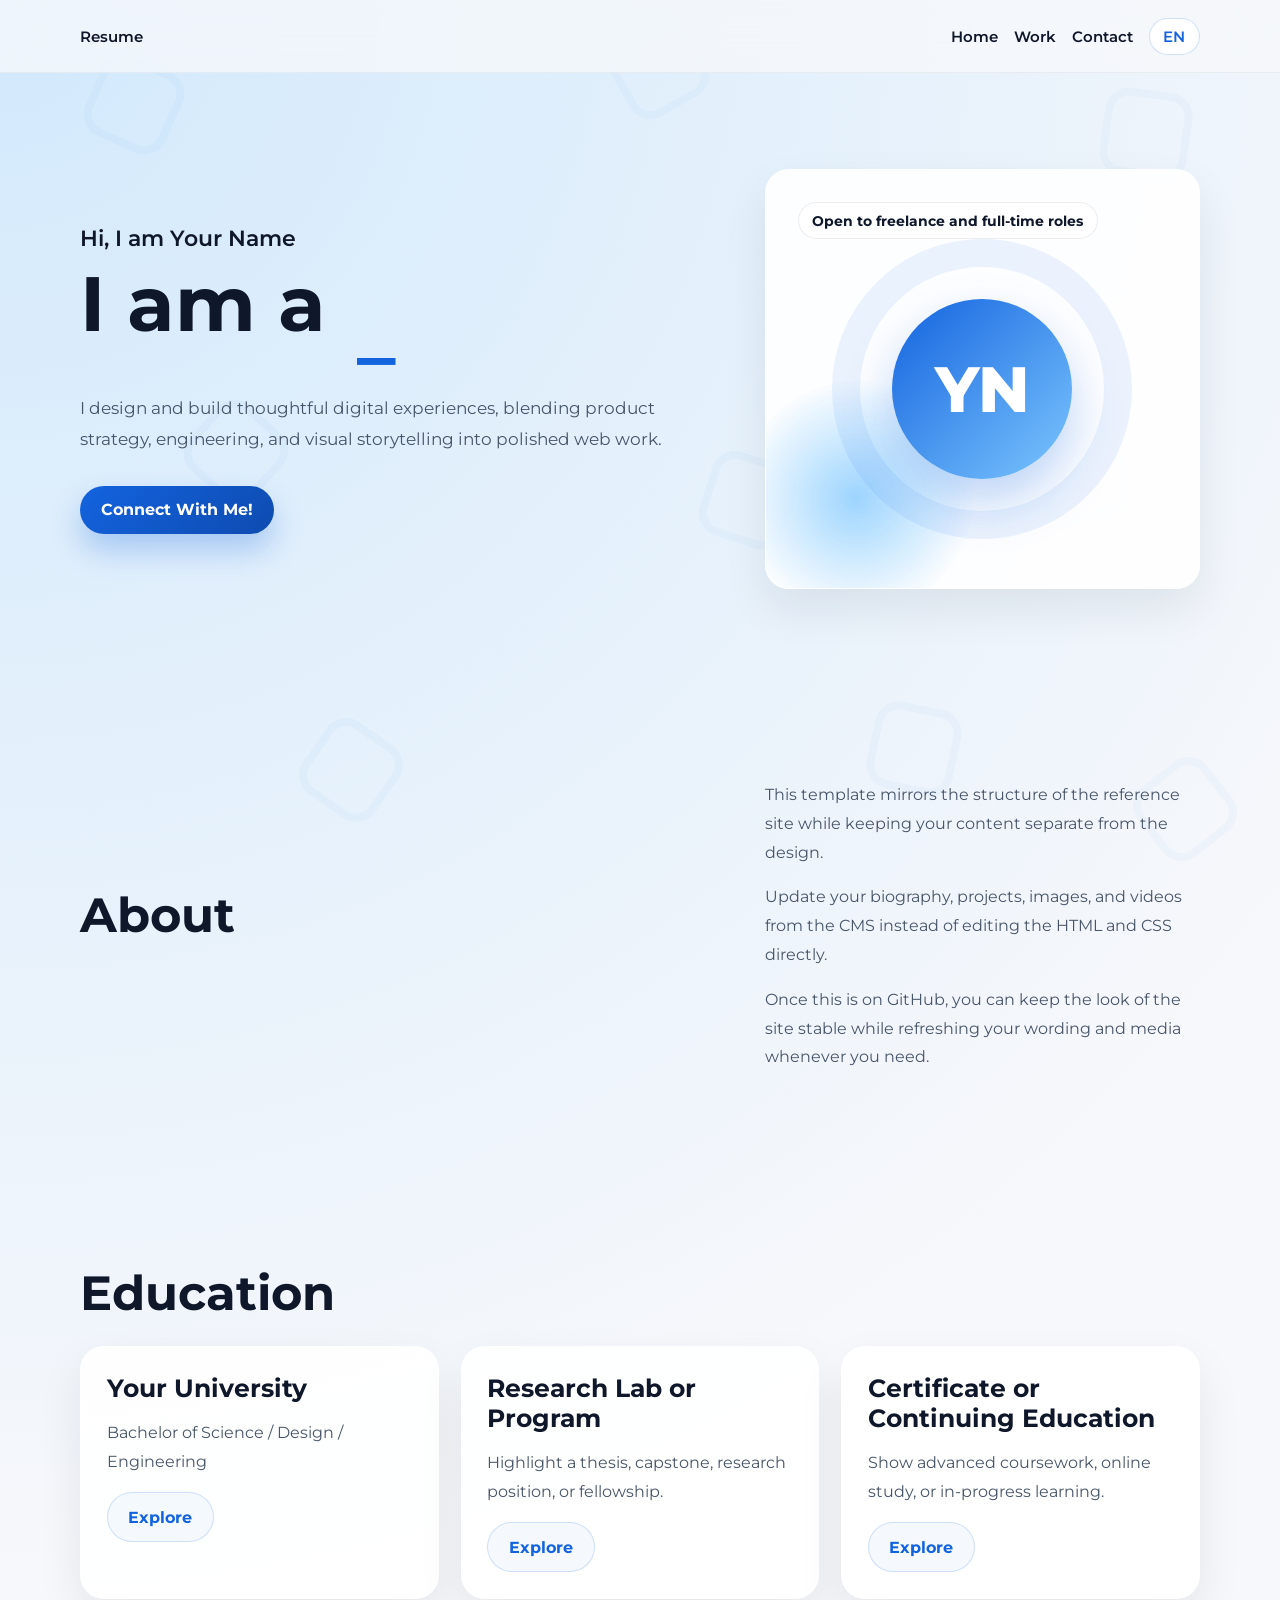
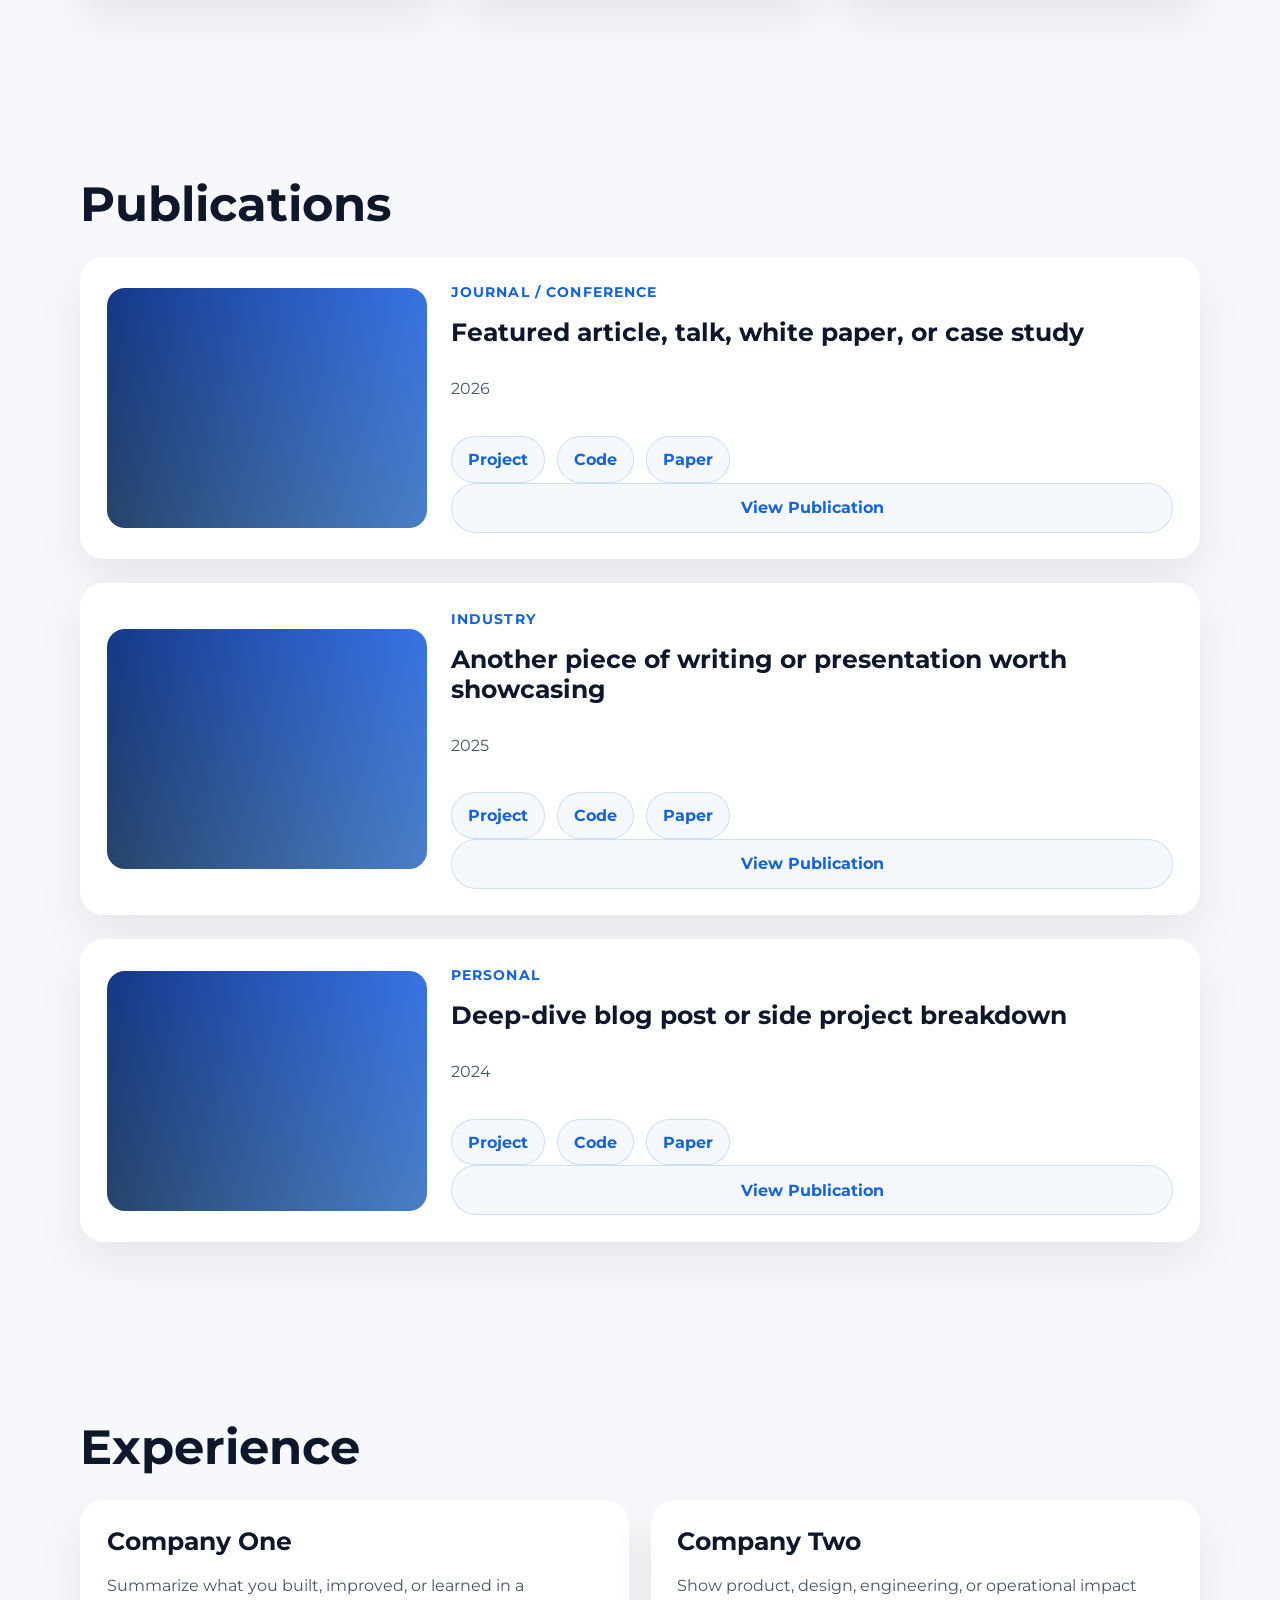
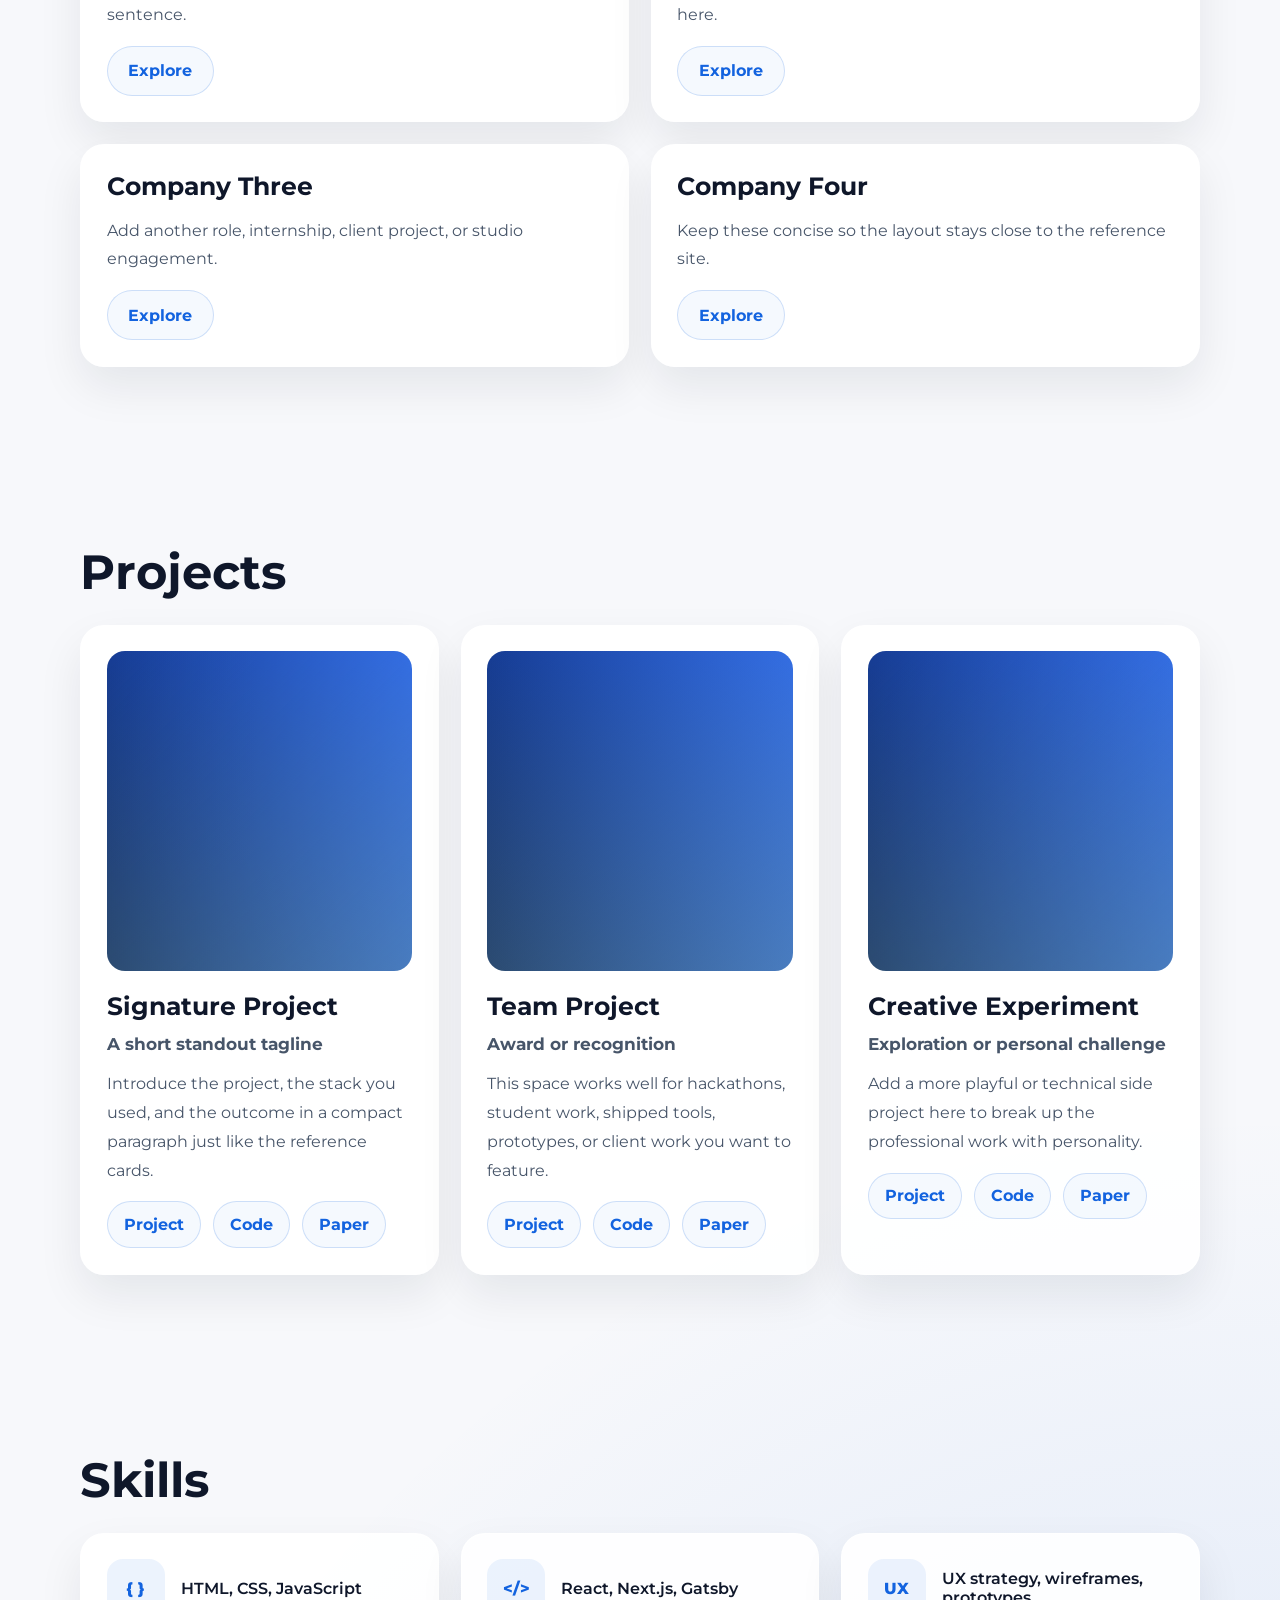
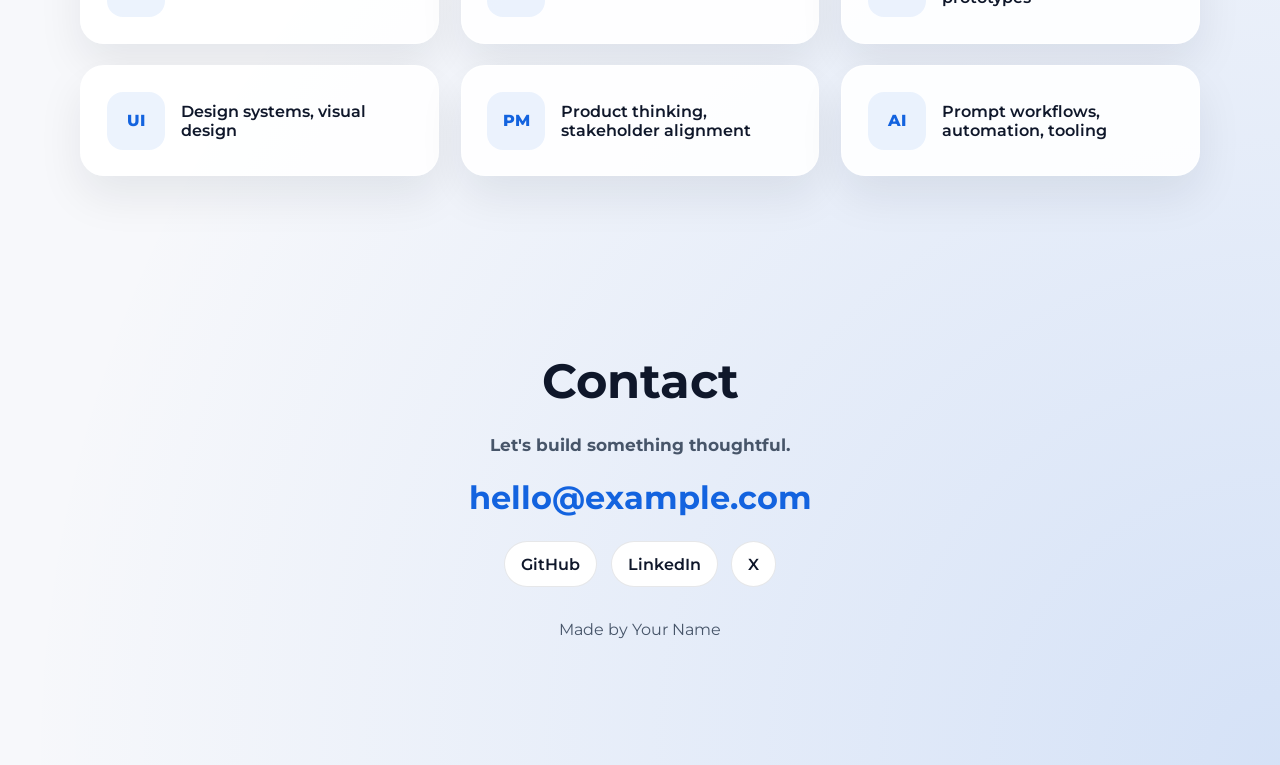
==== index.html @ a592bf52 "Initial portfolio site setup" ====
<!DOCTYPE html>
<html lang="en">
  <head>
    <meta charset="UTF-8" />
    <meta name="viewport" content="width=device-width, initial-scale=1.0" />
    <title>Portfolio Template</title>
    <meta
      name="description"
      content="A one-page portfolio template inspired by Steven Feng's site."
    />
    <link rel="preconnect" href="https://fonts.googleapis.com" />
    <link rel="preconnect" href="https://fonts.gstatic.com" crossorigin />
    <link
      href="https://fonts.googleapis.com/css2?family=Montserrat:wght@400;500;600;700;800&display=swap"
      rel="stylesheet"
    />
    <link rel="stylesheet" href="./styles.css" />
  </head>
  <body>
    <div class="background-wallpaper" aria-hidden="true">
      <div class="wallpaper-row">
        <span class="wallpaper-icon icon-a"></span>
        <span class="wallpaper-icon icon-b"></span>
        <span class="wallpaper-icon icon-c"></span>
      </div>
      <div class="wallpaper-row">
        <span class="wallpaper-icon icon-d"></span>
        <span class="wallpaper-icon icon-e"></span>
        <span class="wallpaper-icon icon-f"></span>
      </div>
      <div class="wallpaper-row">
        <span class="wallpaper-icon icon-g"></span>
        <span class="wallpaper-icon icon-h"></span>
        <span class="wallpaper-icon icon-i"></span>
      </div>
    </div>

    <header class="site-header">
      <div class="container nav-shell">
        <a class="resume-link" id="resume-link" href="#contact">Resume</a>
        <nav class="main-nav" aria-label="Primary">
          <a href="#home">Home</a>
          <a href="#work">Work</a>
          <a href="#contact">Contact</a>
          <button class="lang-pill active" type="button">EN</button>
        </nav>
      </div>
    </header>

    <main>
      <section class="section hero-section" id="home">
        <div class="container hero-grid">
          <div class="hero-copy">
            <p class="eyebrow" id="hero-eyebrow">Hi, I am Your Name</p>
            <h1>
              <span id="hero-title-prefix">I am a</span>
              <span class="type-line">
                <span id="type-target"></span><span class="cursor">_</span>
              </span>
            </h1>
            <p class="lede" id="hero-description">
              I design and build thoughtful digital experiences.
            </p>
            <a class="primary-cta" id="hero-cta" href="#contact">Connect With Me!</a>
          </div>
          <div class="hero-panel">
            <div class="portrait-card">
              <div class="portrait-glow"></div>
              <div class="portrait-badge" id="hero-badge">
                Open to freelance and full-time roles
              </div>
              <div class="portrait-art" id="hero-portrait">
                <span class="portrait-ring"></span>
                <span class="portrait-core" id="hero-initials">YN</span>
              </div>
            </div>
          </div>
        </div>
      </section>

      <section class="section" id="about">
        <div class="container about-grid">
          <div class="section-heading">
            <h2 id="about-heading">About</h2>
          </div>
          <div class="about-copy" id="about-paragraphs"></div>
        </div>
      </section>

      <section class="section" id="education">
        <div class="container">
          <div class="section-heading">
            <h2 id="education-heading">Education</h2>
          </div>
          <div class="card-grid three-up" id="education-cards"></div>
        </div>
      </section>

      <section class="section" id="publications">
        <div class="container">
          <div class="section-heading">
            <h2 id="publications-heading">Publications</h2>
          </div>
          <div class="list-stack publication-stack" id="publication-cards"></div>
        </div>
      </section>

      <section class="section" id="internships">
        <div class="container">
          <div class="section-heading">
            <h2 id="experience-heading">Experience</h2>
          </div>
          <div class="card-grid two-up" id="experience-cards"></div>
        </div>
      </section>

      <section class="section" id="projects">
        <div class="container">
          <div class="section-heading">
            <h2 id="projects-heading">Projects</h2>
          </div>
          <div class="card-grid three-up" id="project-slides"></div>
        </div>
      </section>

      <section class="section" id="skills">
        <div class="container">
          <div class="section-heading">
            <h2 id="skills-heading">Skills</h2>
          </div>
          <div class="skills-grid" id="skills-grid"></div>
        </div>
      </section>

      <section class="section footer-section" id="contact">
        <div class="container footer-container">
          <h2 id="contact-heading">Contact</h2>
          <h3 id="contact-subheading">Let's build something thoughtful.</h3>
          <a class="email-link" id="contact-email" href="mailto:hello@example.com">
            hello@example.com
          </a>
          <div class="social-icons" id="social-links"></div>
          <p class="footer-note">
            <span id="footer-prefix">Made by</span>
            <a href="#home" id="footer-name">Your Name</a>
          </p>
        </div>
      </section>
    </main>

    <script src="./content/default-content.js"></script>
    <script src="./script.js"></script>
  </body>
</html>
---- styles.css ----
:root {
  --bg: #f7f8fb;
  --surface: rgba(255, 255, 255, 0.9);
  --surface-strong: #ffffff;
  --text: #0f172a;
  --muted: #475569;
  --line: rgba(15, 23, 42, 0.1);
  --accent: #1363df;
  --accent-2: #7cc6fe;
  --shadow: 0 20px 45px rgba(15, 23, 42, 0.08);
  --radius: 24px;
}

* {
  box-sizing: border-box;
}

html {
  scroll-behavior: smooth;
}

body {
  margin: 0;
  font-family: "Montserrat", sans-serif;
  color: var(--text);
  background:
    radial-gradient(circle at top left, rgba(124, 198, 254, 0.3), transparent 28%),
    radial-gradient(circle at bottom right, rgba(19, 99, 223, 0.15), transparent 22%),
    var(--bg);
}

a {
  color: inherit;
  text-decoration: none;
}

button {
  font: inherit;
}

.container {
  width: min(1120px, calc(100% - 2rem));
  margin: 0 auto;
}

.section {
  position: relative;
  padding: 5.5rem 0;
}

.site-header {
  position: sticky;
  top: 0;
  z-index: 20;
  backdrop-filter: blur(18px);
  background: rgba(247, 248, 251, 0.75);
  border-bottom: 1px solid rgba(15, 23, 42, 0.05);
}

.nav-shell {
  display: flex;
  align-items: center;
  justify-content: space-between;
  gap: 1rem;
  min-height: 72px;
}

.resume-link,
.main-nav a,
.lang-pill {
  font-size: 0.95rem;
  font-weight: 600;
}

.main-nav {
  display: flex;
  align-items: center;
  gap: 1rem;
}

.lang-pill {
  border: 1px solid var(--line);
  padding: 0.5rem 0.85rem;
  border-radius: 999px;
  background: var(--surface-strong);
}

.lang-pill.active {
  color: var(--accent);
  border-color: rgba(19, 99, 223, 0.2);
}

.hero-section {
  padding-top: 6rem;
}

.hero-grid,
.about-grid {
  display: grid;
  grid-template-columns: 1.2fr 0.8fr;
  gap: 2rem;
  align-items: center;
}

.eyebrow {
  margin: 0 0 0.75rem;
  font-size: 1.4rem;
  font-weight: 600;
}

.hero-copy h1 {
  margin: 0;
  font-size: clamp(2.8rem, 6vw, 4.8rem);
  line-height: 1.05;
}

.type-line {
  display: inline-flex;
  align-items: center;
  gap: 0.12em;
  min-width: 7.4ch;
  color: var(--accent);
}

.cursor {
  animation: blink 1s step-end infinite;
}

@keyframes blink {
  50% {
    opacity: 0;
  }
}

.lede,
.about-copy p,
.feature-summary,
.info-card p,
.publication-card p,
.project-card p,
.footer-note {
  color: var(--muted);
  line-height: 1.8;
}

.lede {
  max-width: 40rem;
  margin: 1.25rem 0 2rem;
  font-size: 1.08rem;
}

.primary-cta,
.info-card a,
.publication-card a,
.project-card a {
  display: inline-flex;
  align-items: center;
  justify-content: center;
  padding: 0.9rem 1.3rem;
  border-radius: 999px;
  font-weight: 700;
  transition: transform 0.25s ease, box-shadow 0.25s ease;
}

.primary-cta {
  background: linear-gradient(135deg, var(--accent), #0e4bb0);
  color: white;
  box-shadow: 0 16px 30px rgba(19, 99, 223, 0.28);
}

.info-card a,
.publication-card a,
.project-card a {
  border: 1px solid rgba(19, 99, 223, 0.18);
  color: var(--accent);
  background: rgba(19, 99, 223, 0.04);
}

.primary-cta:hover,
.info-card a:hover,
.publication-card a:hover,
.project-card a:hover {
  transform: translateY(-2px);
}

.portrait-card,
.feature-card,
.info-card,
.publication-card,
.project-card,
.skill-item {
  border: 1px solid rgba(255, 255, 255, 0.65);
  background: var(--surface);
  border-radius: var(--radius);
  box-shadow: var(--shadow);
}

.portrait-card {
  position: relative;
  min-height: 420px;
  padding: 2rem;
  overflow: hidden;
}

.portrait-glow {
  position: absolute;
  inset: auto auto -40px -40px;
  width: 260px;
  height: 260px;
  border-radius: 50%;
  background: radial-gradient(circle, rgba(124, 198, 254, 0.75), transparent 65%);
}

.portrait-badge {
  display: inline-block;
  position: relative;
  z-index: 1;
  padding: 0.6rem 0.85rem;
  border-radius: 999px;
  background: rgba(255, 255, 255, 0.75);
  border: 1px solid rgba(15, 23, 42, 0.08);
  font-size: 0.85rem;
  font-weight: 700;
}

.portrait-art {
  display: grid;
  place-items: center;
  height: calc(100% - 48px);
  min-height: 300px;
}

.portrait-ring {
  position: absolute;
  width: 300px;
  height: 300px;
  border-radius: 50%;
  border: 28px solid rgba(19, 99, 223, 0.08);
}

.portrait-core {
  position: relative;
  width: 180px;
  height: 180px;
  border-radius: 50%;
  display: grid;
  place-items: center;
  font-size: 4rem;
  font-weight: 800;
  color: white;
  background: linear-gradient(135deg, var(--accent), var(--accent-2));
  box-shadow: 0 24px 50px rgba(19, 99, 223, 0.28);
}

.portrait-image {
  position: relative;
  width: min(100%, 360px);
  aspect-ratio: 1 / 1.1;
  object-fit: cover;
  border-radius: 28px;
  box-shadow: 0 24px 50px rgba(19, 99, 223, 0.2);
  z-index: 1;
}

.section-heading h2,
.footer-container h2 {
  margin: 0 0 1.5rem;
  font-size: clamp(2rem, 4vw, 3rem);
}

.feature-topline,
.publication-source {
  display: inline-block;
  margin-bottom: 1rem;
  font-size: 0.9rem;
  font-weight: 700;
  letter-spacing: 0.08em;
  text-transform: uppercase;
  color: var(--accent);
}

.content-media {
  display: block;
  width: 100%;
  height: 300px;
  object-fit: cover;
  border-radius: 18px;
  margin-bottom: 1.25rem;
  background:
    linear-gradient(135deg, rgba(19, 99, 223, 0.18), rgba(124, 198, 254, 0.5)),
    linear-gradient(45deg, #0f172a, #1d4ed8);
}

.project-video {
  display: block;
  width: 100%;
  min-height: 320px;
  aspect-ratio: 1 / 1;
  object-fit: cover;
  border-radius: 18px;
  margin-bottom: 1.25rem;
  background:
    linear-gradient(135deg, rgba(19, 99, 223, 0.18), rgba(124, 198, 254, 0.5)),
    linear-gradient(45deg, #0f172a, #1d4ed8);
}

.publication-card h3,
.info-card h3,
.project-card h3 {
  margin: 0 0 0.75rem;
  font-size: 1.55rem;
}

.card-grid,
.skills-grid {
  display: grid;
  gap: 1.35rem;
}

.three-up {
  grid-template-columns: repeat(3, minmax(0, 1fr));
}

.two-up {
  grid-template-columns: repeat(2, minmax(0, 1fr));
}

.info-card,
.project-card,
.publication-card,
.skill-item {
  padding: 1.6rem;
}

.project-card {
  overflow: hidden;
}

.project-card .content-media,
.project-card .project-video {
  min-height: 320px;
  aspect-ratio: 1 / 1;
  height: auto;
}

.list-stack {
  display: grid;
  gap: 1rem;
}

.publication-stack {
  gap: 1.5rem;
}

.publication-card {
  display: grid;
  grid-template-columns: minmax(220px, 320px) 1fr;
  gap: 1.5rem;
  align-items: stretch;
}

.publication-media {
  display: flex;
  align-items: center;
}

.publication-image {
  display: block;
  width: 100%;
  min-height: 220px;
  aspect-ratio: 4 / 3;
  object-fit: cover;
  border-radius: 18px;
  background:
    linear-gradient(135deg, rgba(19, 99, 223, 0.18), rgba(124, 198, 254, 0.5)),
    linear-gradient(45deg, #0f172a, #1d4ed8);
}

.publication-content {
  display: flex;
  flex-direction: column;
  justify-content: center;
}

.project-links {
  display: flex;
  gap: 0.75rem;
  flex-wrap: wrap;
  margin-top: 1rem;
}

.project-links a {
  display: inline-flex;
  align-items: center;
  justify-content: center;
  padding: 0.8rem 1rem;
  border-radius: 999px;
  border: 1px solid rgba(19, 99, 223, 0.18);
  color: var(--accent);
  background: rgba(19, 99, 223, 0.04);
  font-weight: 700;
}

.project-card h4,
.footer-container h3 {
  margin: 0 0 0.9rem;
  font-size: 1.08rem;
  color: var(--muted);
}

.skills-grid {
  grid-template-columns: repeat(3, minmax(0, 1fr));
}

.skill-item {
  display: flex;
  align-items: center;
  gap: 1rem;
}

.skill-icon {
  flex: 0 0 58px;
  width: 58px;
  height: 58px;
  border-radius: 16px;
  display: grid;
  place-items: center;
  font-weight: 800;
  color: var(--accent);
  background: rgba(19, 99, 223, 0.08);
}

.skill-item p {
  margin: 0;
  font-weight: 600;
}

.footer-section {
  padding-bottom: 6.5rem;
}

.footer-container {
  text-align: center;
}

.email-link {
  display: inline-block;
  margin: 0.5rem 0 1.5rem;
  font-size: clamp(1.25rem, 2.6vw, 2rem);
  font-weight: 700;
  color: var(--accent);
}

.social-icons {
  display: flex;
  justify-content: center;
  gap: 0.85rem;
  flex-wrap: wrap;
}

.social-icons a {
  padding: 0.8rem 1rem;
  border-radius: 999px;
  background: var(--surface-strong);
  border: 1px solid var(--line);
  font-weight: 600;
}

.footer-note {
  margin-top: 1.8rem;
}

.background-wallpaper {
  position: fixed;
  inset: 0;
  z-index: -1;
  overflow: hidden;
  pointer-events: none;
}

.wallpaper-row {
  position: relative;
  display: flex;
  justify-content: space-between;
  height: 33.33%;
}

.wallpaper-icon {
  position: absolute;
  width: 88px;
  height: 88px;
  opacity: 0.1;
  animation: drift 28s linear infinite;
}

.wallpaper-icon::before {
  content: "";
  position: absolute;
  inset: 0;
  border: 8px solid rgba(19, 99, 223, 0.28);
  border-radius: 24px;
}

.icon-a {
  left: 7%;
  top: 20%;
  transform: rotate(24deg);
}

.icon-b {
  left: 48%;
  top: 8%;
  transform: rotate(60deg);
}

.icon-c {
  right: 7%;
  top: 30%;
  transform: rotate(8deg);
}

.icon-d {
  left: 15%;
  top: 36%;
  transform: rotate(42deg);
}

.icon-e {
  left: 55%;
  top: 52%;
  transform: rotate(18deg);
}

.icon-f {
  right: 12%;
  top: 44%;
  transform: rotate(75deg);
}

.icon-g {
  left: 24%;
  top: 42%;
  transform: rotate(35deg);
}

.icon-h {
  left: 68%;
  top: 35%;
  transform: rotate(12deg);
}

.icon-i {
  right: 4%;
  top: 55%;
  transform: rotate(52deg);
}

@keyframes drift {
  from {
    transform: translateY(0) rotate(0deg);
  }

  to {
    transform: translateY(-16px) rotate(360deg);
  }
}

@media (max-width: 960px) {
  .hero-grid,
  .about-grid,
  .three-up,
  .two-up,
  .skills-grid {
    grid-template-columns: 1fr;
  }

  .hero-section {
    padding-top: 4rem;
  }

  .publication-card {
    grid-template-columns: 1fr;
  }

  .main-nav {
    gap: 0.75rem;
    flex-wrap: wrap;
    justify-content: flex-end;
  }
}

@media (max-width: 640px) {
  .nav-shell {
    padding: 0.75rem 0;
    align-items: flex-start;
    flex-direction: column;
  }

  .content-media {
    height: 220px;
  }

  .section {
    padding: 4rem 0;
  }
}
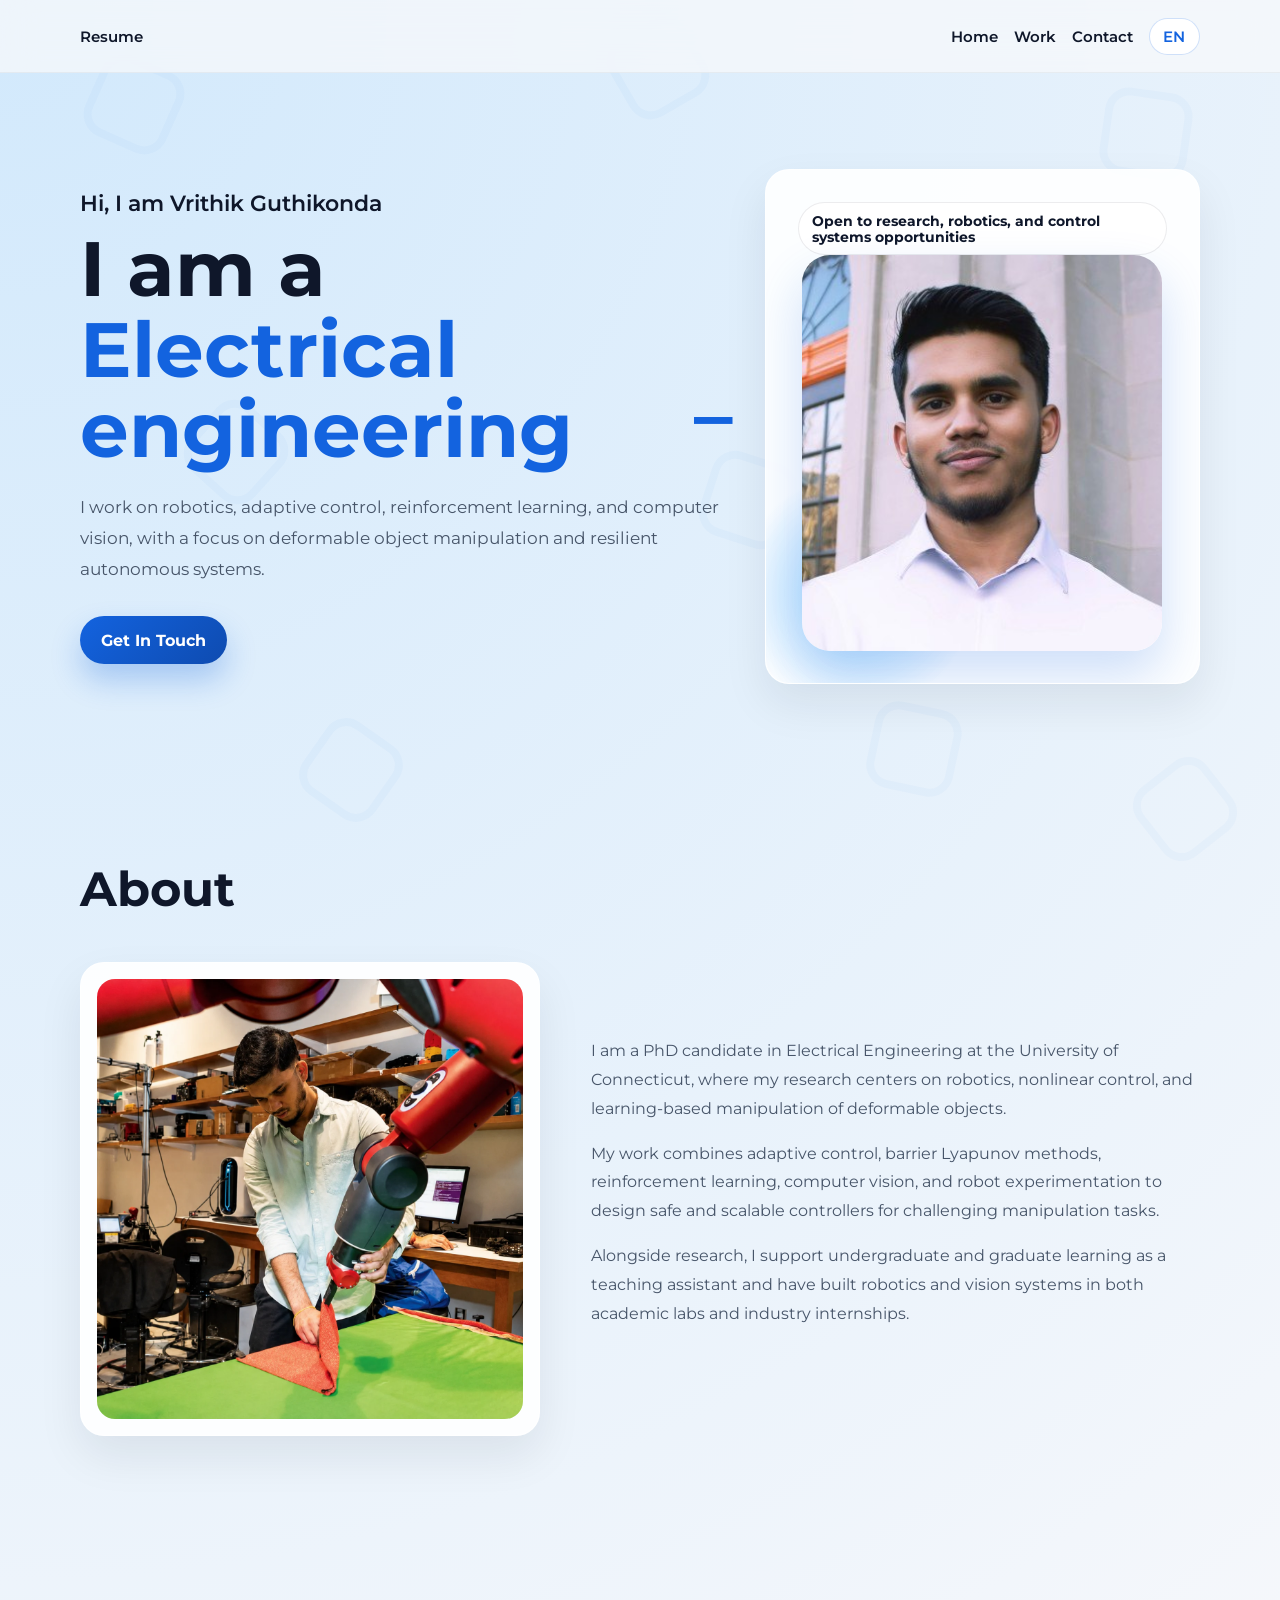
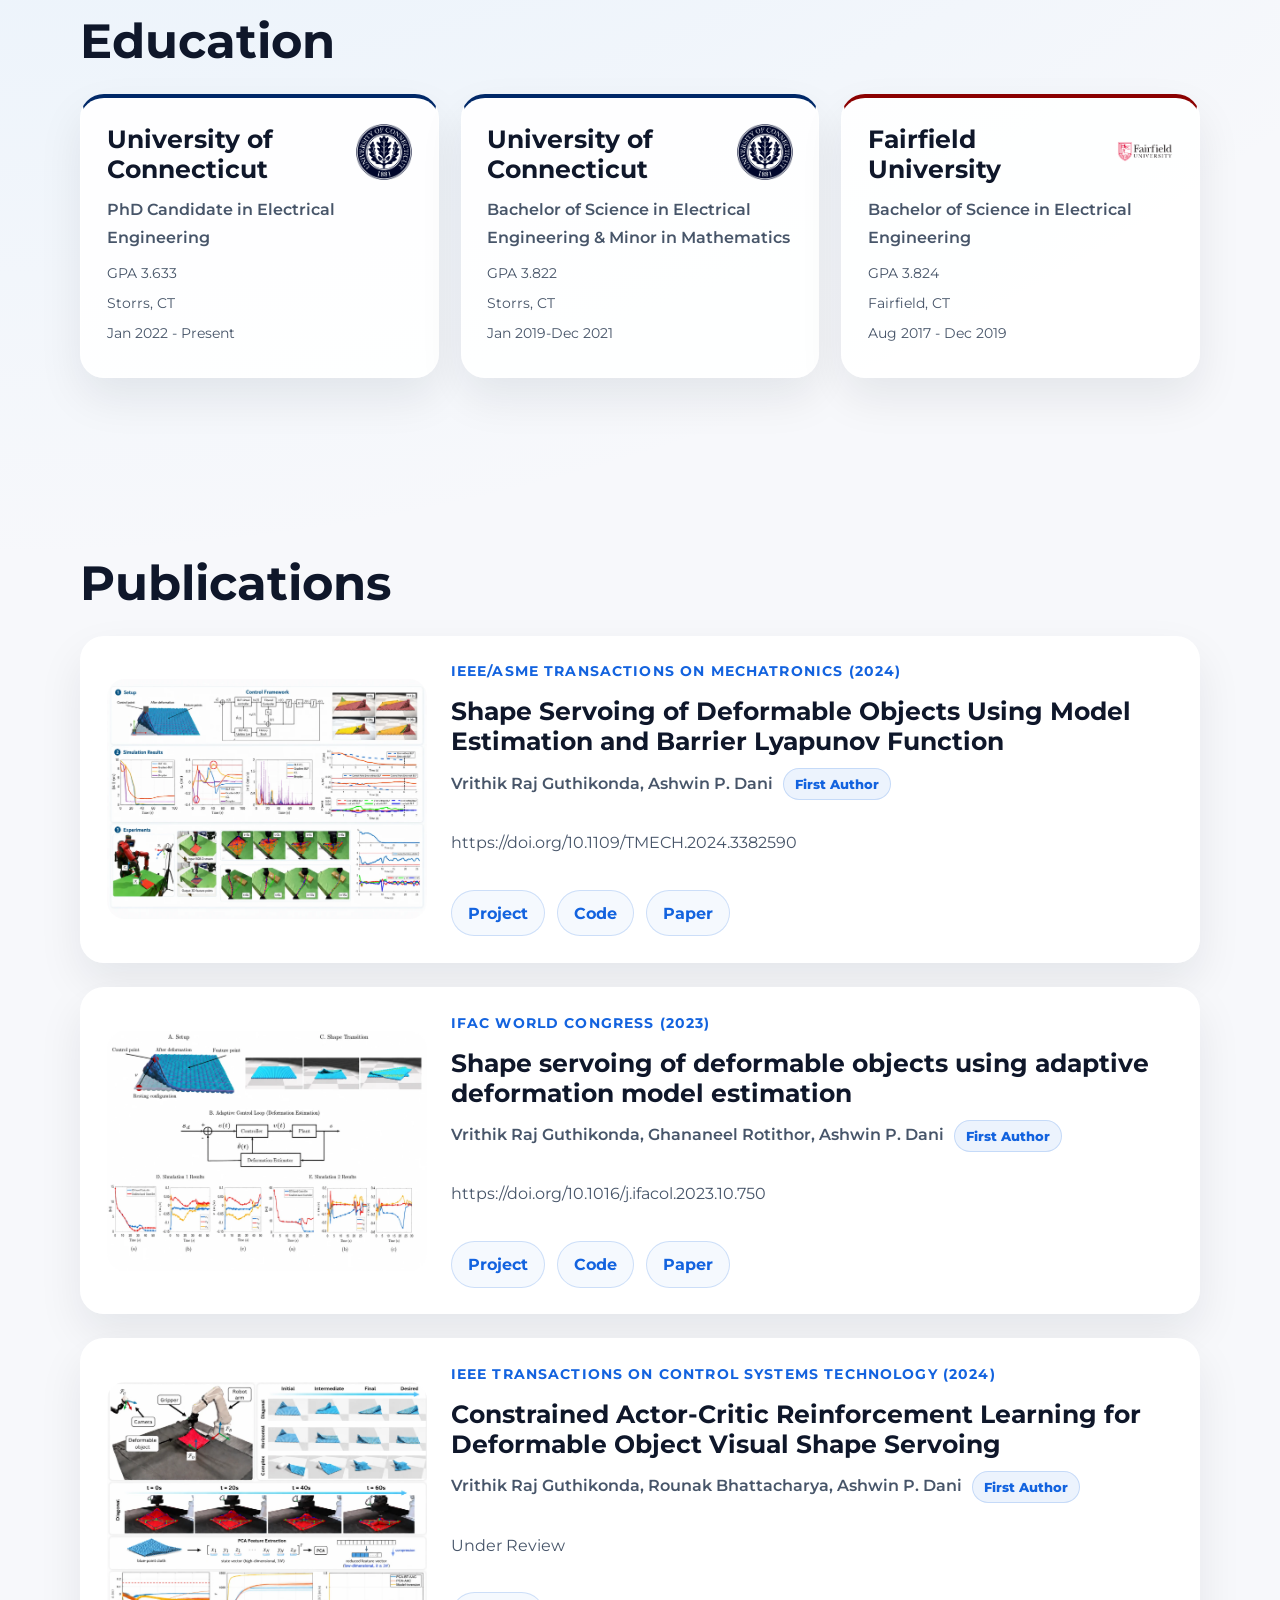
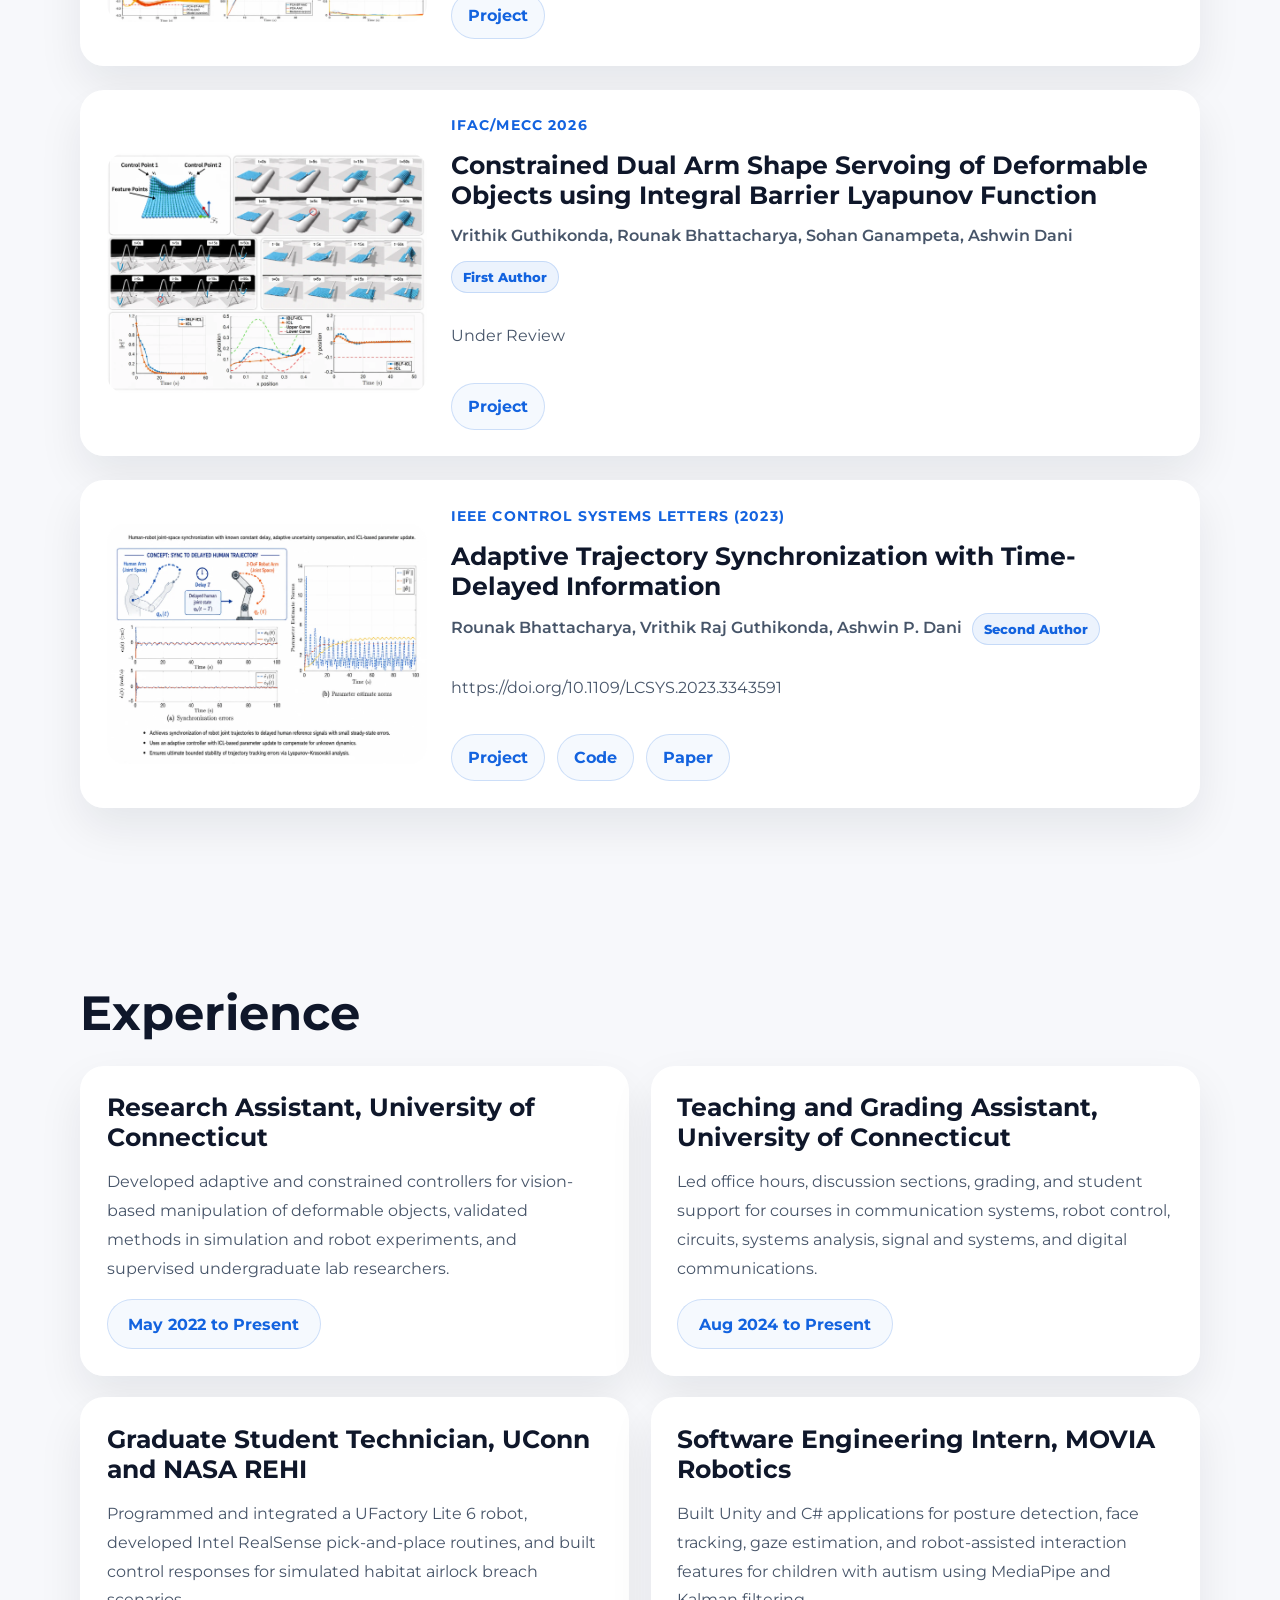
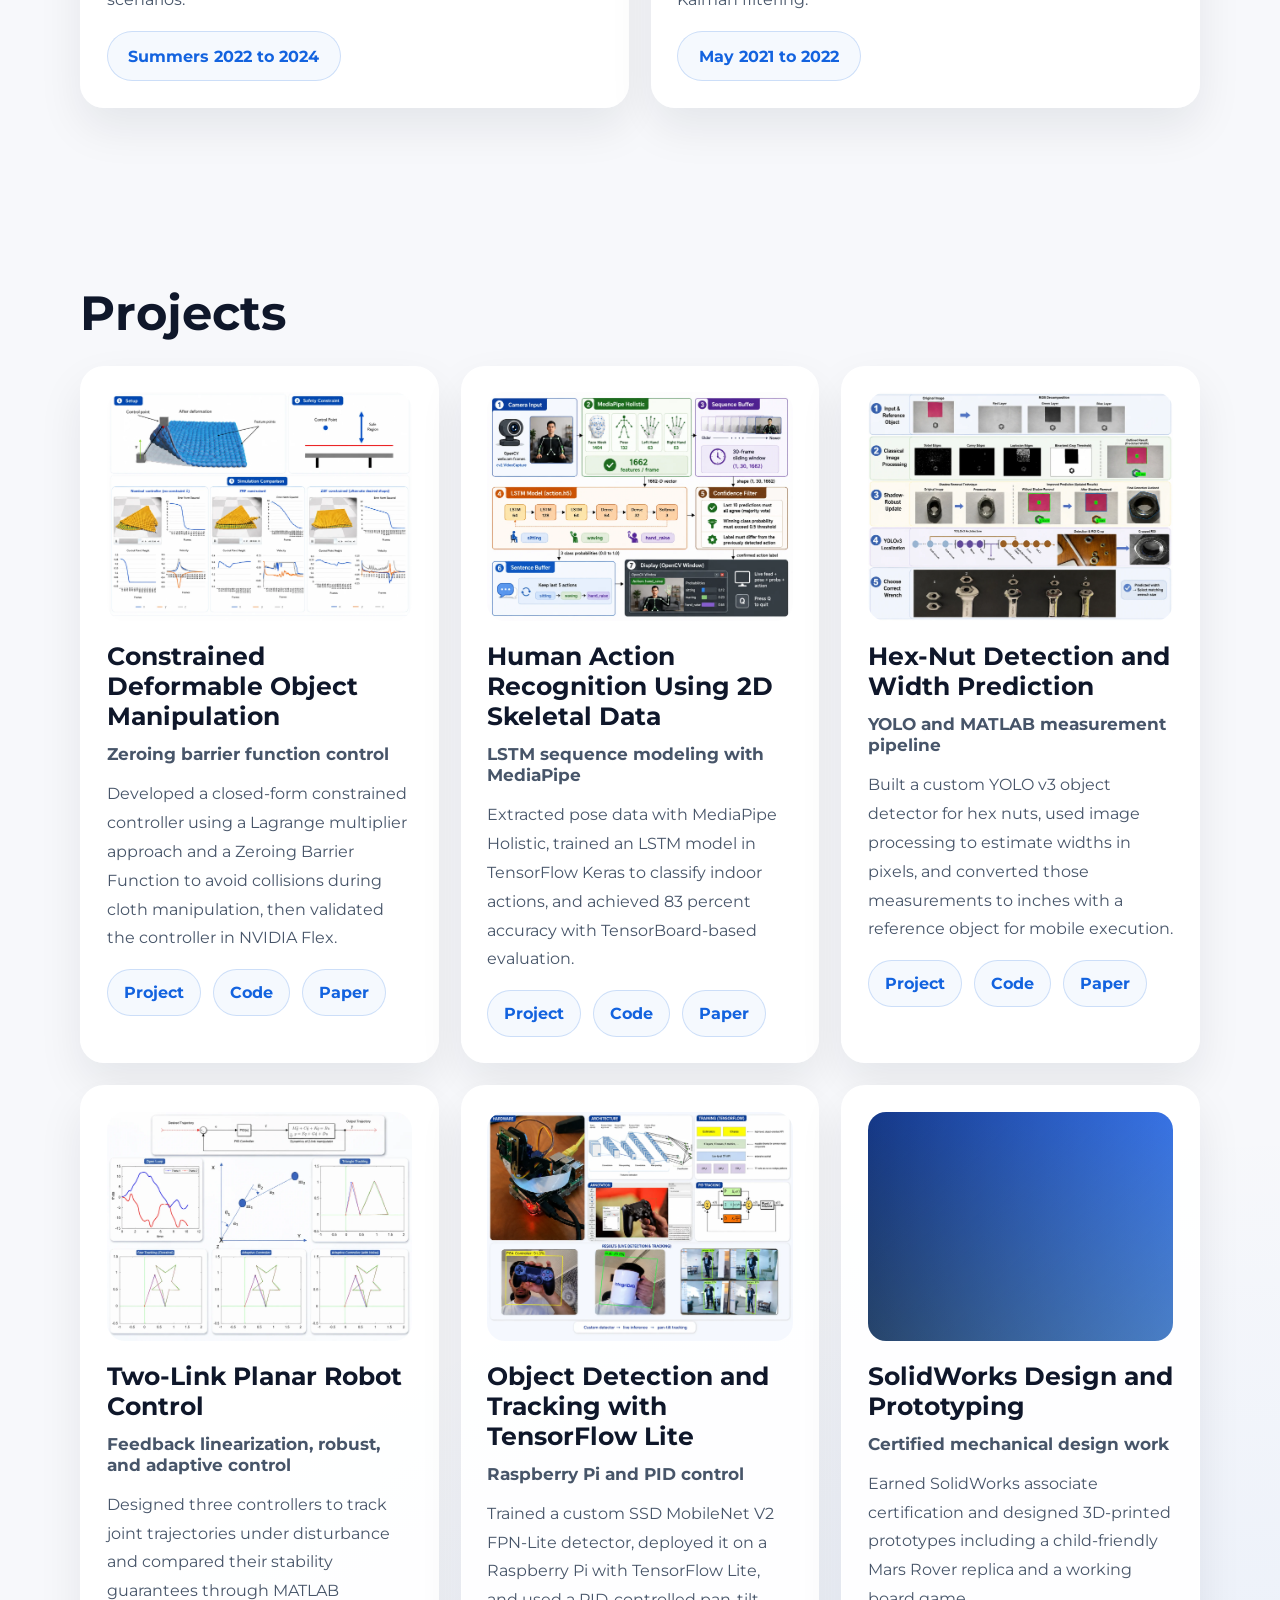
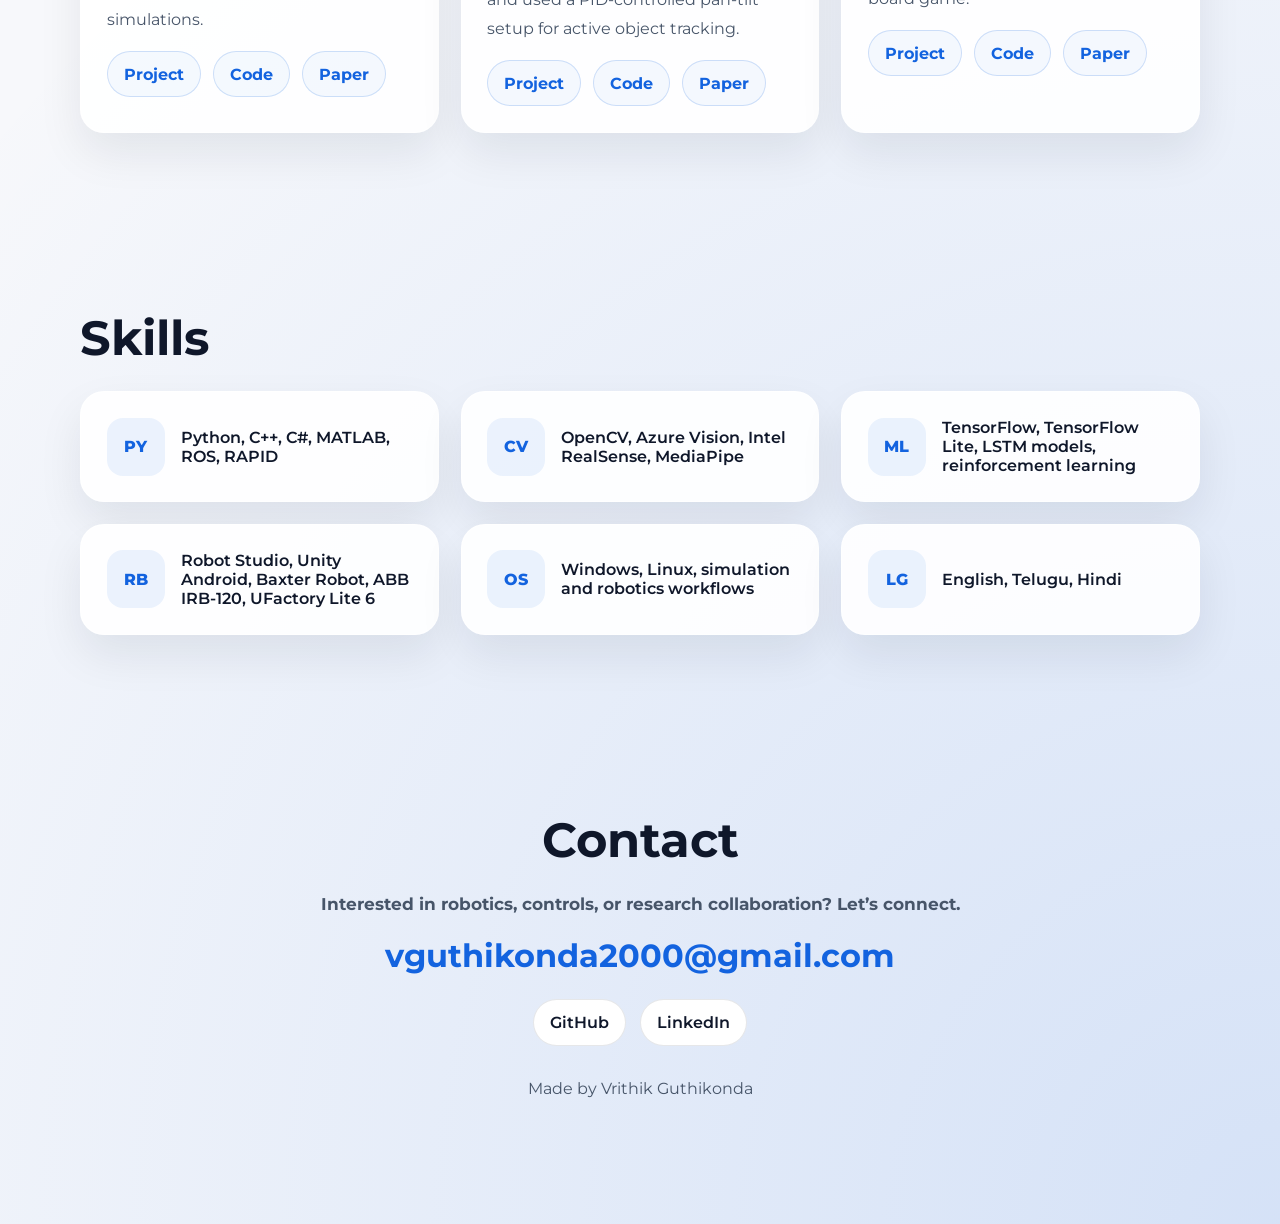
==== commit 7e85bc19: "Publish portfolio content and remove editor/admin from repo" ====
--- a/index.html
+++ b/index.html
@@ -82,6 +82,7 @@
         <div class="container about-grid">
           <div class="section-heading">
             <h2 id="about-heading">About</h2>
+            <div class="about-image-frame" id="about-image"></div>
           </div>
           <div class="about-copy" id="about-paragraphs"></div>
         </div>
@@ -149,6 +150,7 @@
     </main>
 
     <script src="./content/default-content.js"></script>
+    <script src="./assets/edu-logos.js"></script>
     <script src="./script.js"></script>
   </body>
 </html>
--- a/styles.css
+++ b/styles.css
@@ -100,6 +100,18 @@
   grid-template-columns: 1.2fr 0.8fr;
   gap: 2rem;
   align-items: center;
+}
+
+.about-grid {
+  grid-template-columns: minmax(220px, min(var(--about-image-width, 420px), 64vw)) minmax(0, 1fr);
+  gap: clamp(1.5rem, 4vw, 3.25rem);
+  align-items: start;
+}
+
+.about-grid .section-heading {
+  display: grid;
+  align-content: start;
+  gap: 1.25rem;
 }
 
 .eyebrow {
@@ -268,6 +280,39 @@
   font-size: clamp(2rem, 4vw, 3rem);
 }
 
+.about-image-frame {
+  position: relative;
+  width: 100%;
+  overflow: hidden;
+  padding: 1rem;
+  border: 1px solid rgba(255, 255, 255, 0.65);
+  border-radius: var(--radius);
+  background: var(--surface);
+  box-shadow: var(--shadow);
+}
+
+.about-image-frame img {
+  display: block;
+  width: 100%;
+  height: auto;
+  border-radius: 18px;
+  background: transparent;
+}
+
+.about-copy {
+  align-self: start;
+  padding-top: calc(clamp(2rem, 4vw, 3rem) + 1.5rem + var(--about-copy-offset, 0px));
+}
+
+.about-copy p {
+  max-width: 58rem;
+  margin: 0;
+}
+
+.about-copy p + p {
+  margin-top: 1rem;
+}
+
 .feature-topline,
 .publication-source {
   display: inline-block;
@@ -311,6 +356,74 @@
   font-size: 1.55rem;
 }
 
+.edu-card {
+  border-top: 4px solid var(--edu-accent, #002868);
+}
+
+.edu-title-row {
+  display: flex;
+  align-items: flex-start;
+  justify-content: space-between;
+  gap: 0.75rem;
+  margin-bottom: 0.75rem;
+}
+
+.edu-title-row h3 {
+  margin: 0;
+  flex: 1;
+}
+
+.edu-logo {
+  flex-shrink: 0;
+  width: 56px;
+  height: 56px;
+  object-fit: contain;
+}
+
+.edu-degree {
+  font-weight: 600;
+  color: var(--text);
+  font-size: 1rem;
+  line-height: 1.4;
+  margin: 0 0 0.5rem;
+}
+
+.edu-meta {
+  color: var(--muted);
+  font-size: 0.9rem;
+  line-height: 1.5;
+  margin: 0 0 0.25rem;
+}
+
+
+.publication-meta {
+  display: flex;
+  align-items: center;
+  flex-wrap: wrap;
+  gap: 0.65rem;
+  margin: 0 0 0.8rem;
+}
+
+.publication-authors {
+  margin: 0;
+  color: var(--muted);
+  font-weight: 600;
+  line-height: 1.55;
+}
+
+.publication-author-note {
+  display: inline-flex;
+  align-items: center;
+  min-height: 2rem;
+  padding: 0.35rem 0.7rem;
+  border-radius: 999px;
+  border: 1px solid rgba(19, 99, 223, 0.18);
+  background: rgba(19, 99, 223, 0.08);
+  color: var(--accent);
+  font-size: 0.82rem;
+  font-weight: 800;
+}
+
 .card-grid,
 .skills-grid {
   display: grid;
@@ -338,8 +451,8 @@
 
 .project-card .content-media,
 .project-card .project-video {
-  min-height: 320px;
-  aspect-ratio: 1 / 1;
+  min-height: 220px;
+  aspect-ratio: 4 / 3;
   height: auto;
 }
 
@@ -578,6 +691,14 @@
     padding-top: 4rem;
   }
 
+  .about-image-frame {
+    width: min(100%, var(--about-image-width, 420px));
+  }
+
+  .about-copy {
+    padding-top: 0;
+  }
+
   .publication-card {
     grid-template-columns: 1fr;
   }
@@ -591,9 +712,20 @@
 
 @media (max-width: 640px) {
   .nav-shell {
-    padding: 0.75rem 0;
-    align-items: flex-start;
-    flex-direction: column;
+    padding: 0.5rem 0;
+    min-height: 56px;
+    flex-wrap: wrap;
+    gap: 0.5rem;
+  }
+
+  .resume-link,
+  .main-nav a,
+  .lang-pill {
+    font-size: 0.82rem;
+  }
+
+  .main-nav {
+    gap: 0.5rem;
   }
 
   .content-media {
@@ -601,6 +733,42 @@
   }
 
   .section {
-    padding: 4rem 0;
-  }
-}
+    padding: 3rem 0;
+  }
+
+  .hero-copy h1 {
+    font-size: clamp(2rem, 8vw, 2.8rem);
+  }
+
+  .portrait-card {
+    min-height: 320px;
+  }
+
+  .portrait-art {
+    min-height: 220px;
+  }
+
+  .portrait-ring {
+    width: 220px;
+    height: 220px;
+  }
+
+  .portrait-core {
+    width: 130px;
+    height: 130px;
+    font-size: 3rem;
+  }
+
+  .publication-card {
+    grid-template-columns: 1fr;
+  }
+
+  .skills-grid {
+    grid-template-columns: repeat(2, minmax(0, 1fr));
+  }
+
+  .section-heading h2,
+  .footer-container h2 {
+    font-size: clamp(1.6rem, 6vw, 2rem);
+  }
+}
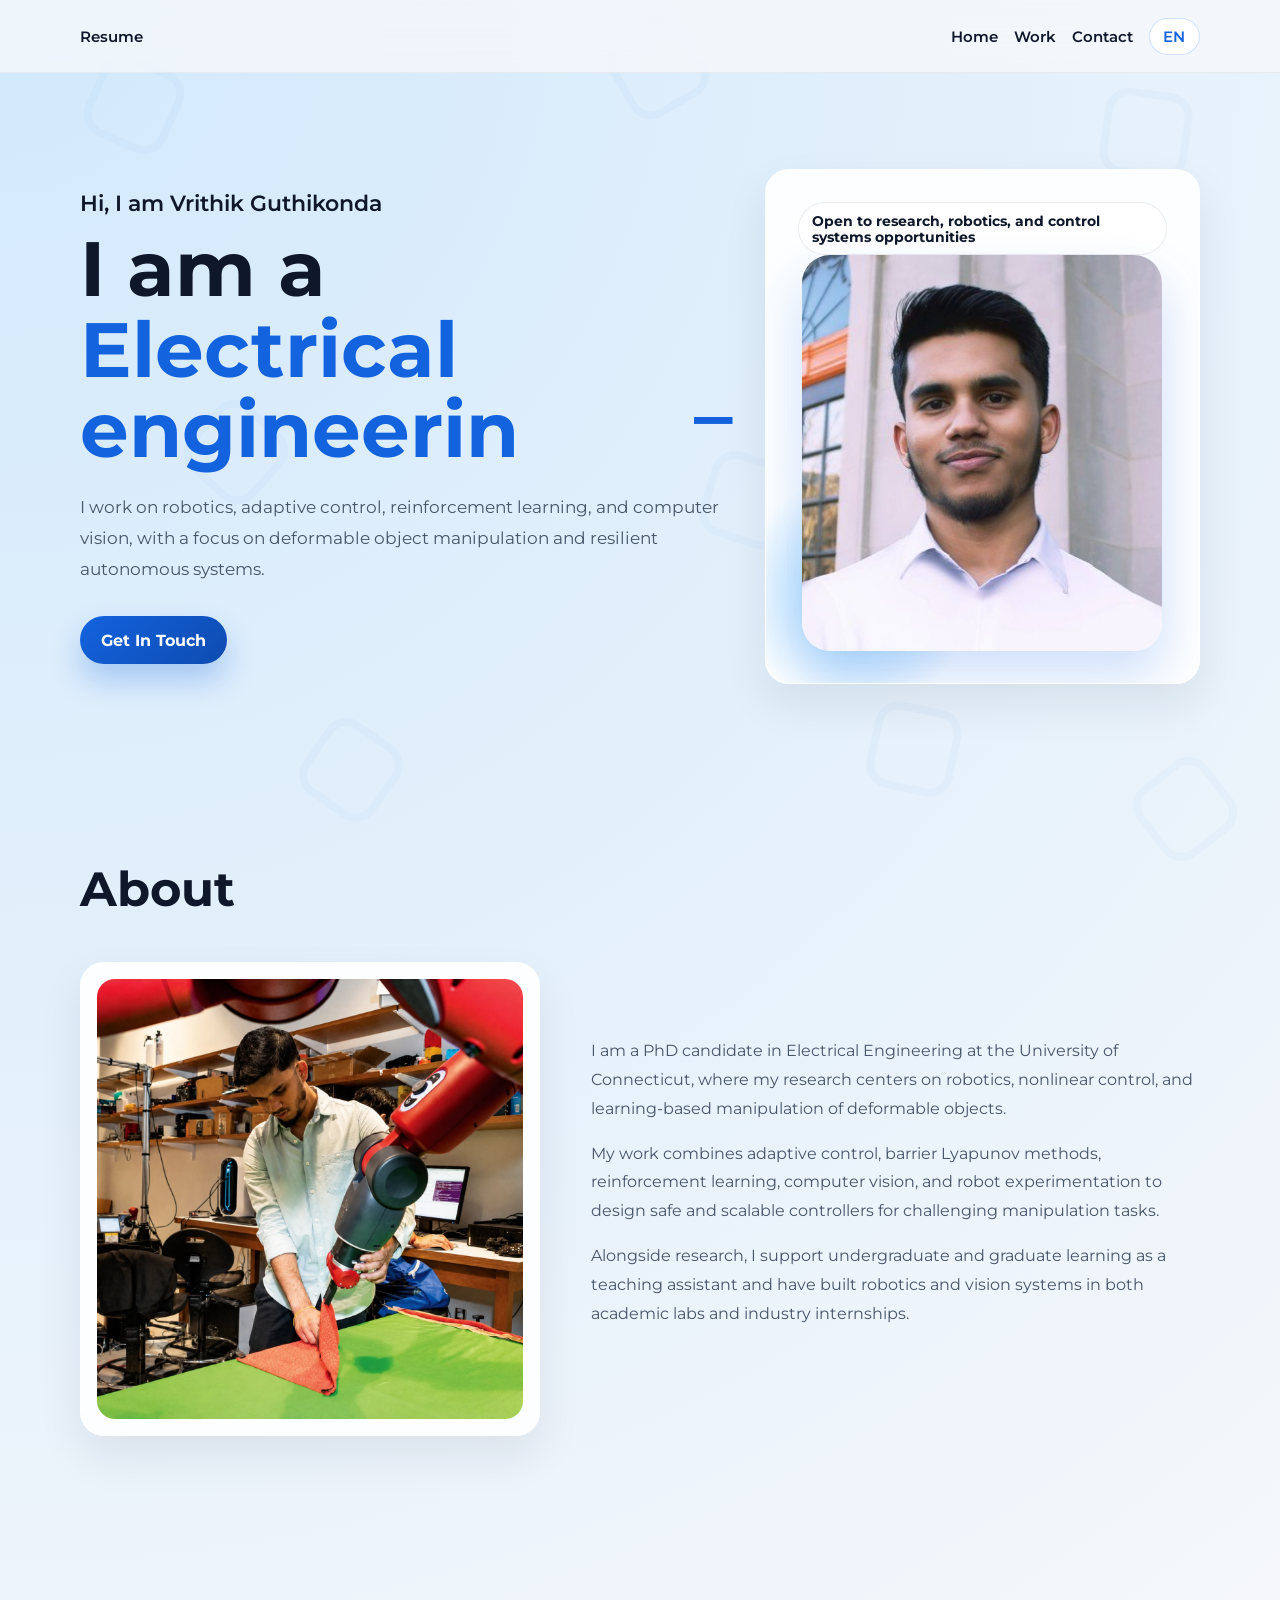
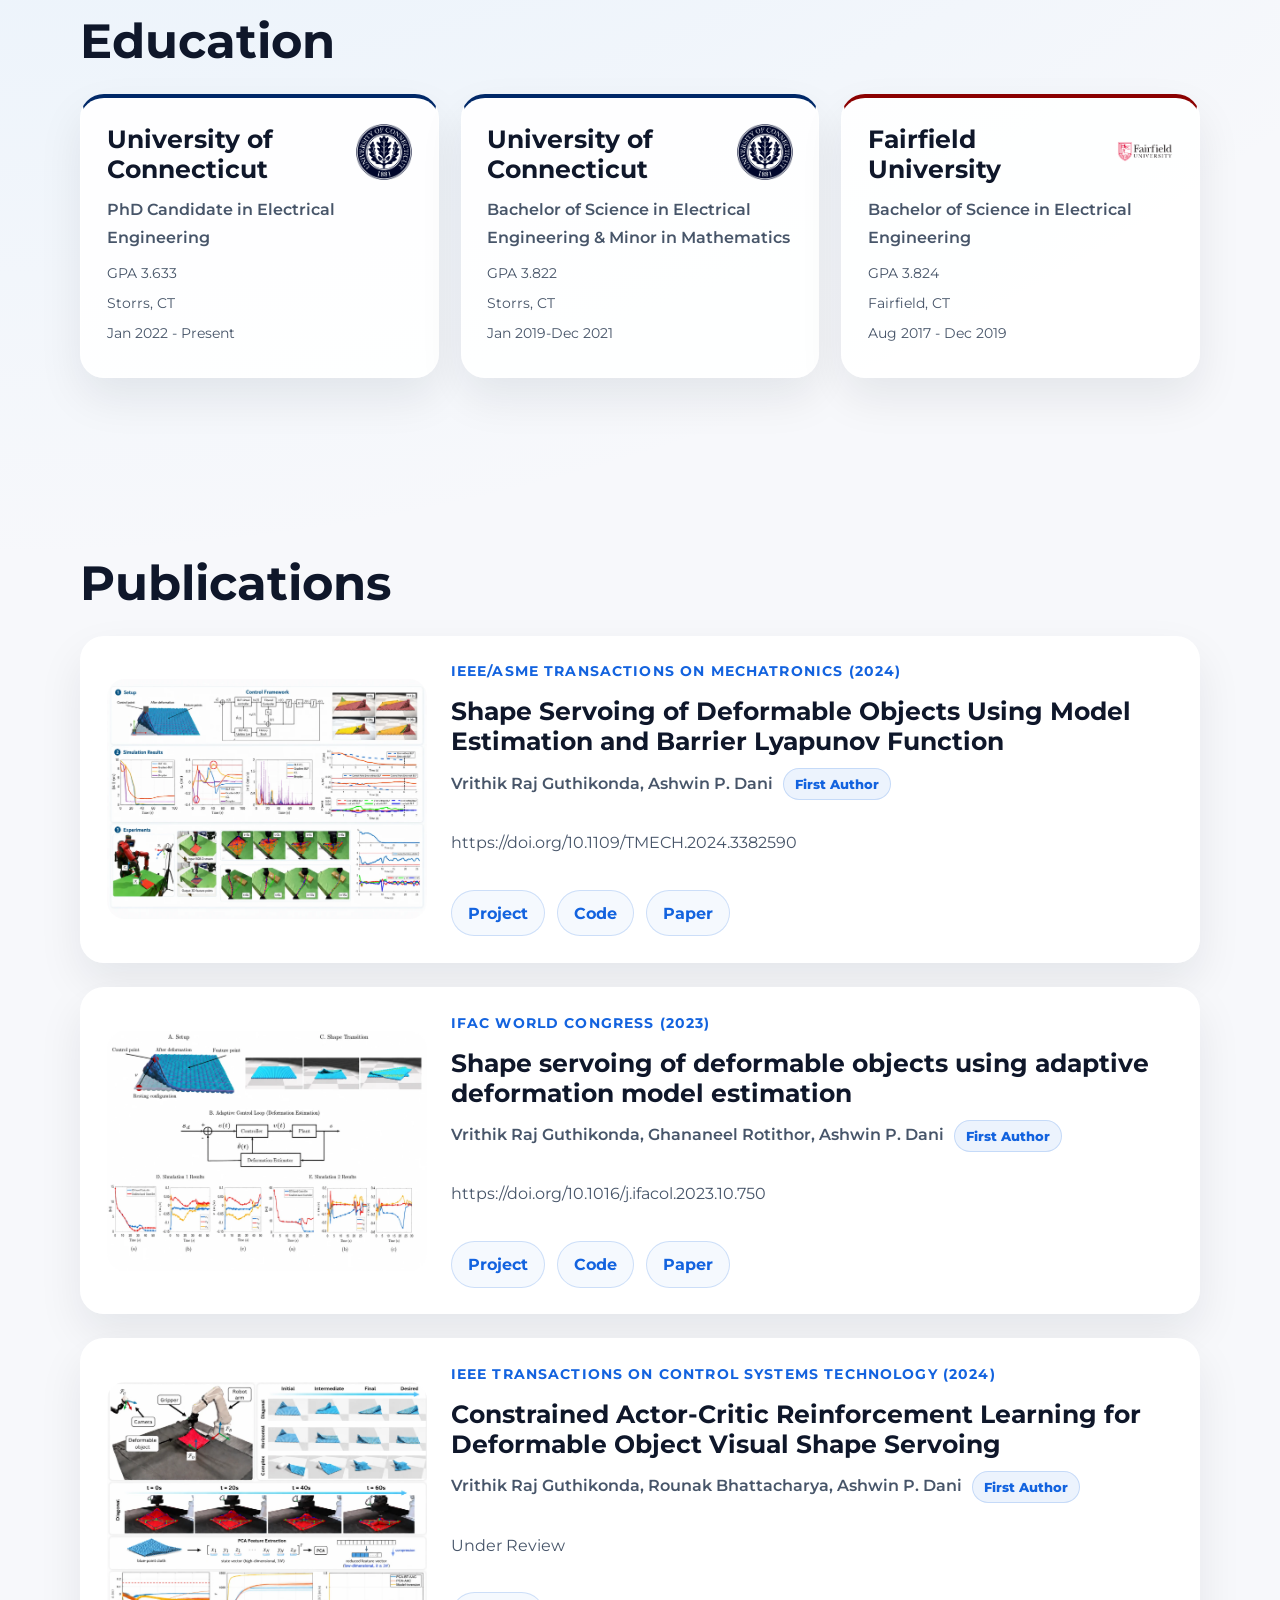
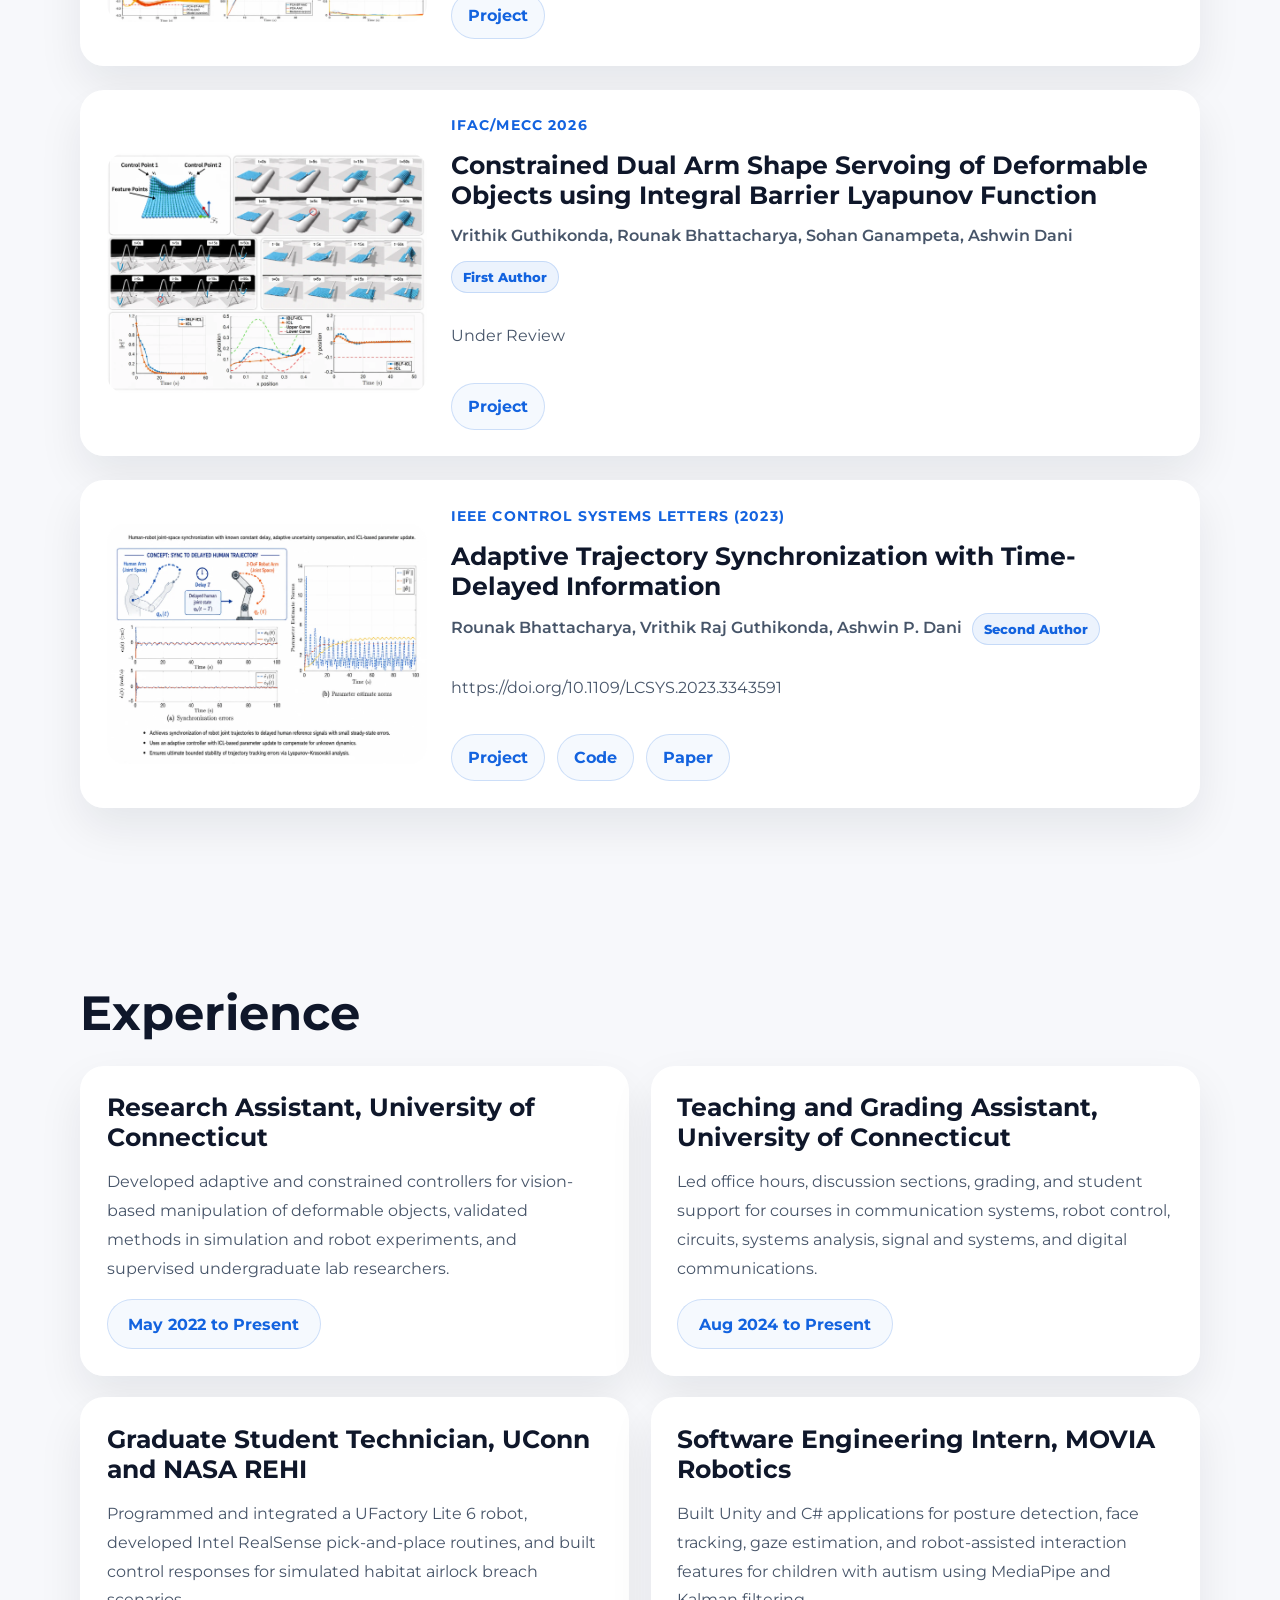
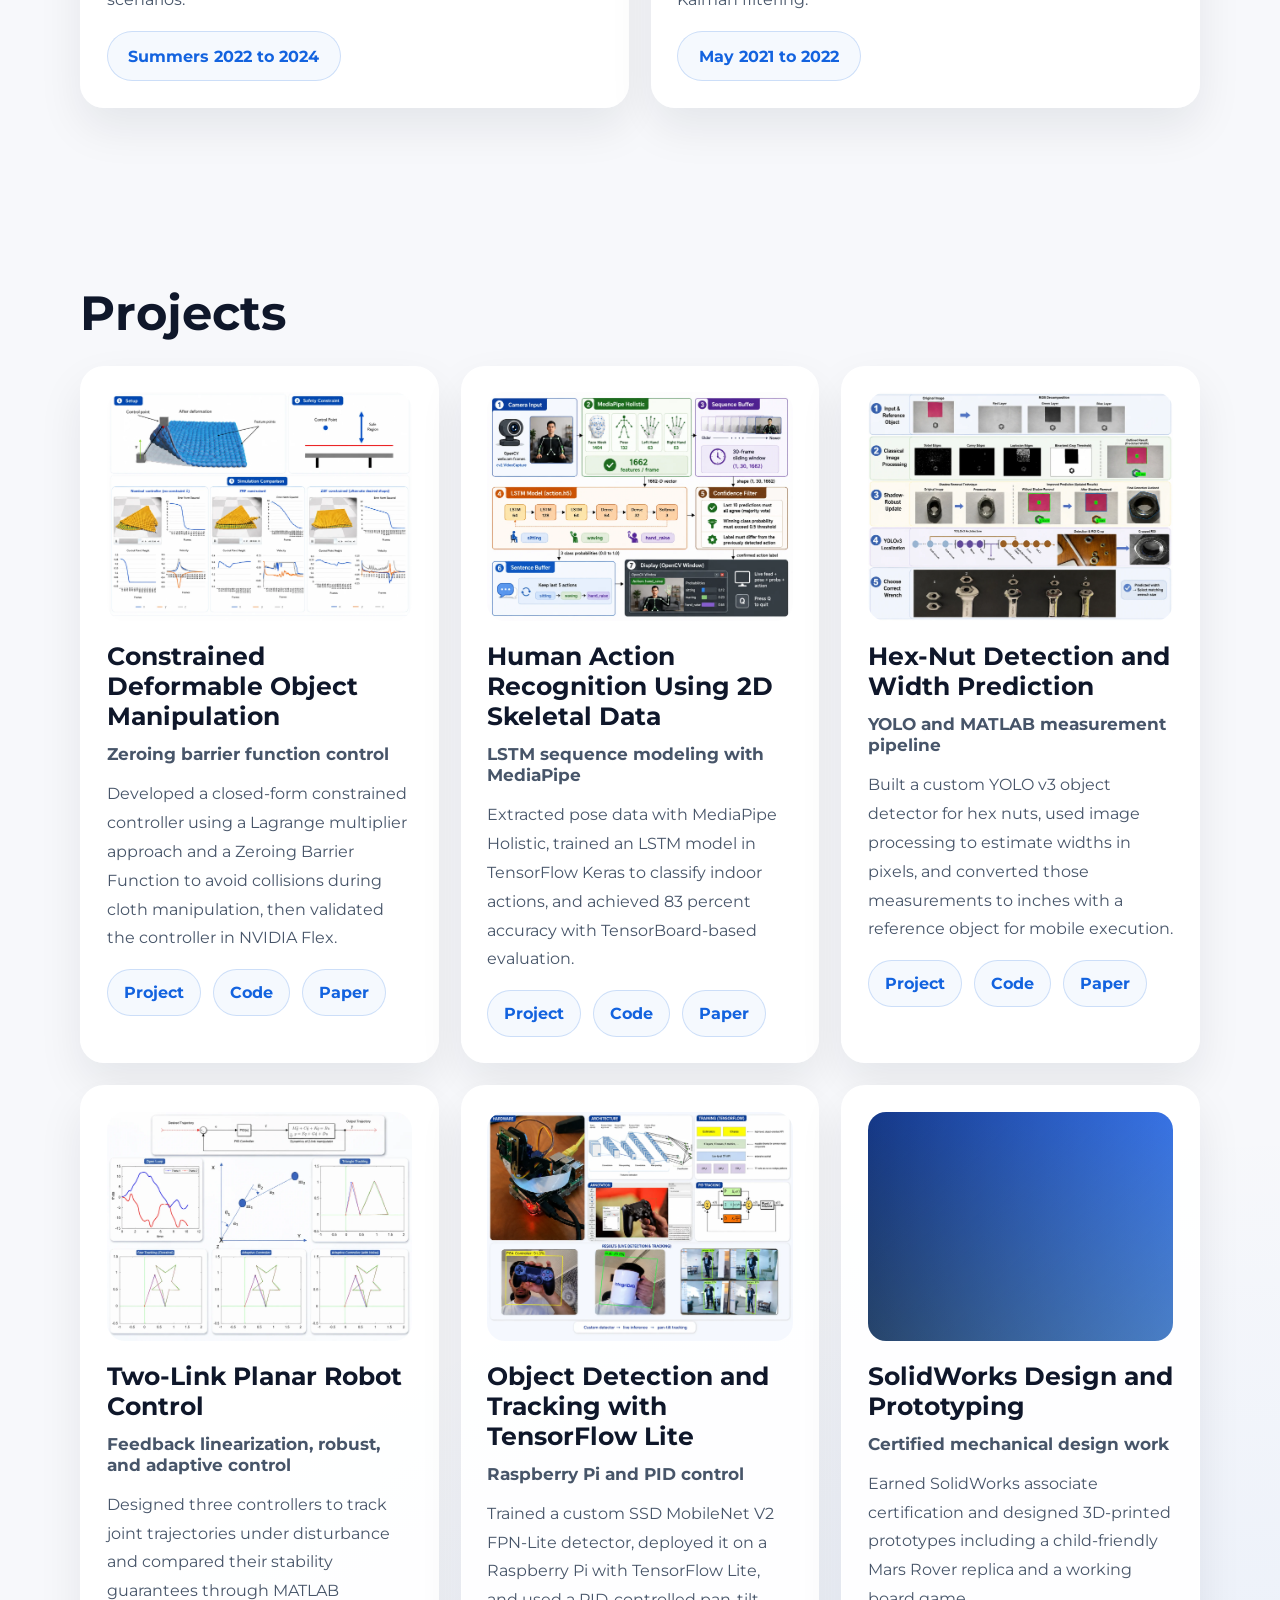
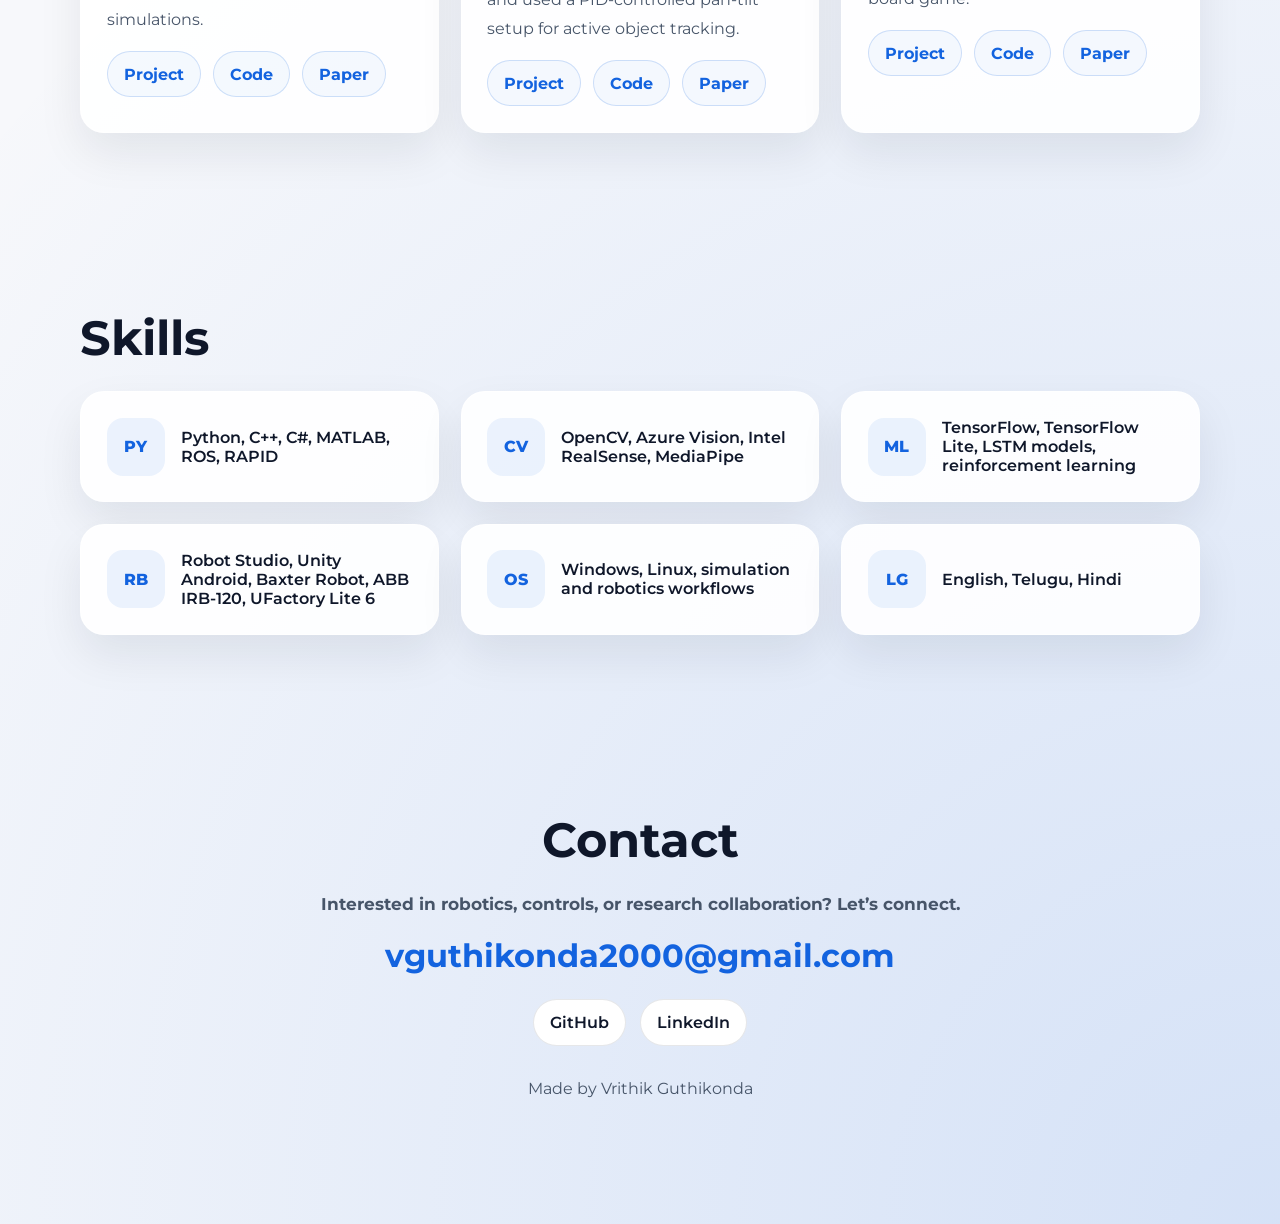
==== commit a20456d1: "Bust cached portfolio assets" ====
--- a/index.html
+++ b/index.html
@@ -14,7 +14,7 @@
       href="https://fonts.googleapis.com/css2?family=Montserrat:wght@400;500;600;700;800&display=swap"
       rel="stylesheet"
     />
-    <link rel="stylesheet" href="./styles.css" />
+    <link rel="stylesheet" href="./styles.css?v=20260606-2" />
   </head>
   <body>
     <div class="background-wallpaper" aria-hidden="true">
@@ -149,8 +149,8 @@
       </section>
     </main>
 
-    <script src="./content/default-content.js"></script>
-    <script src="./assets/edu-logos.js"></script>
-    <script src="./script.js"></script>
+    <script src="./content/default-content.js?v=20260606-2"></script>
+    <script src="./assets/edu-logos.js?v=20260606-2"></script>
+    <script src="./script.js?v=20260606-2"></script>
   </body>
 </html>
